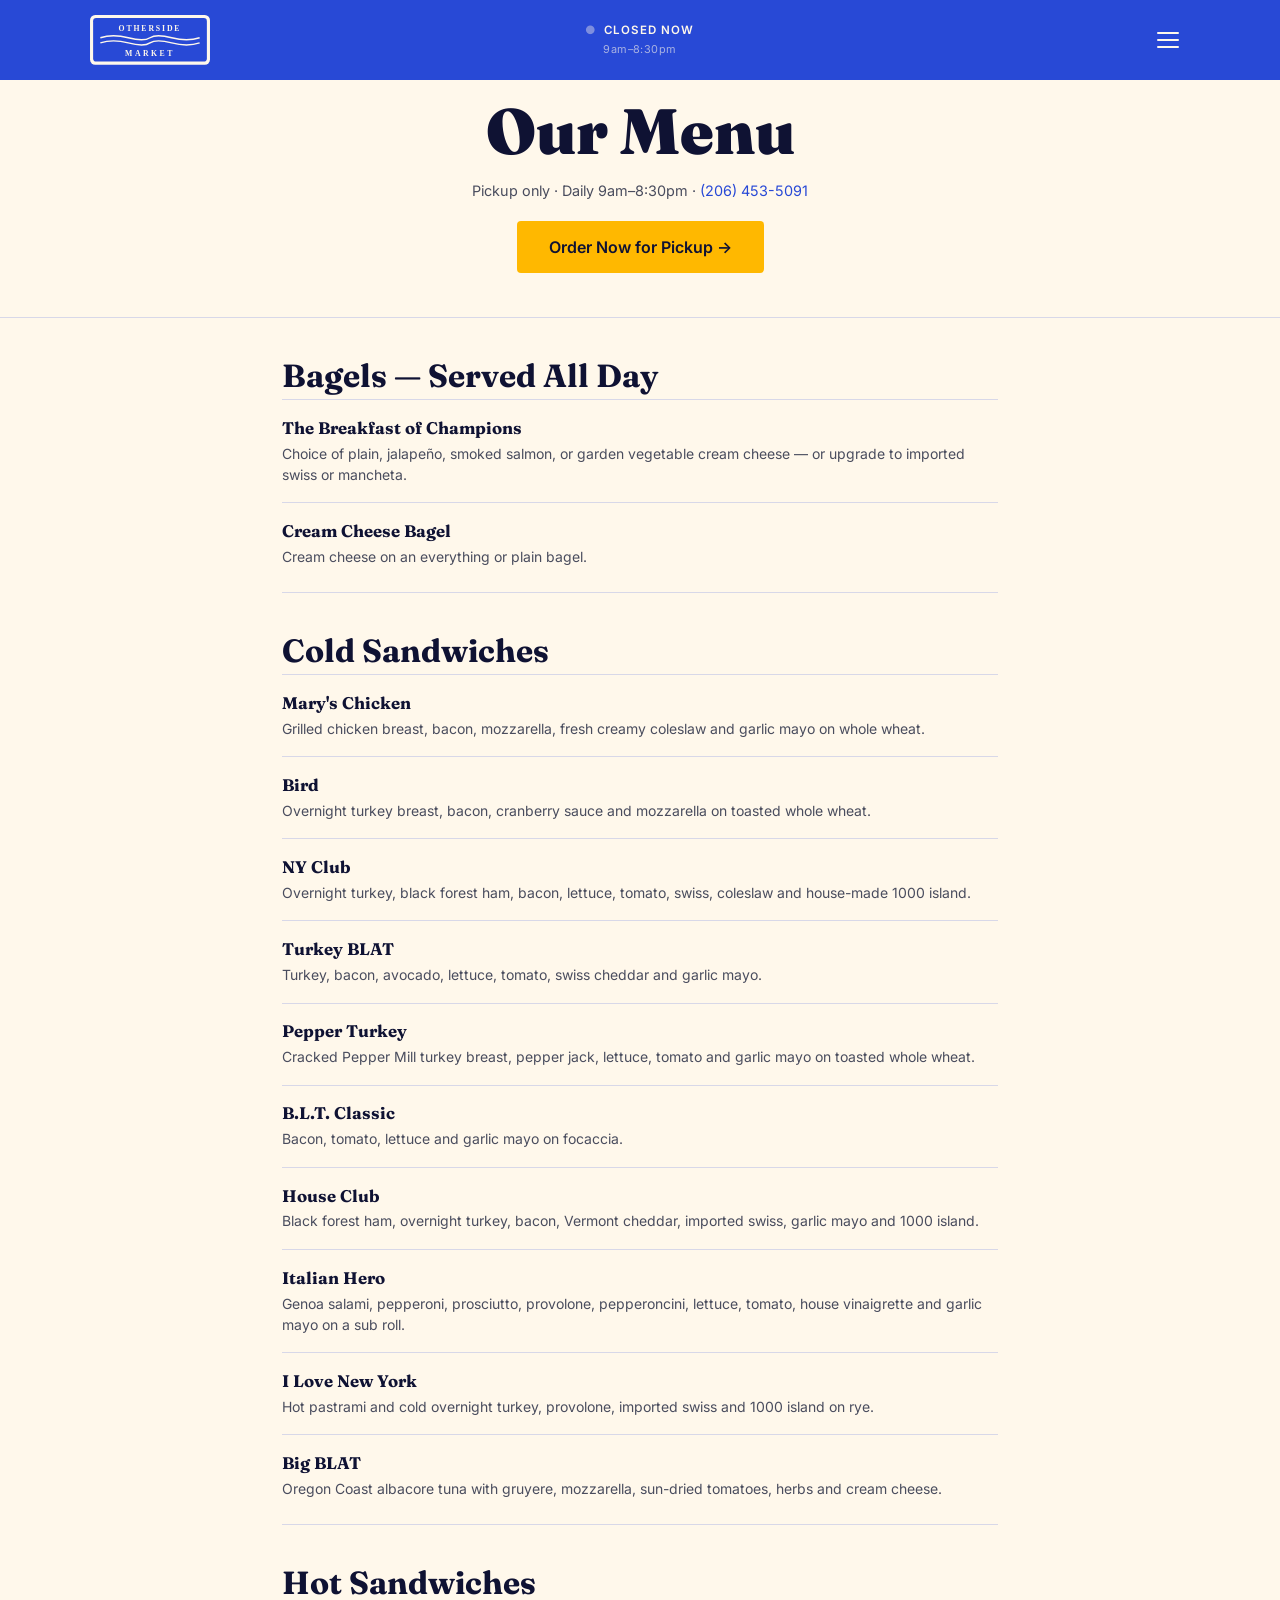
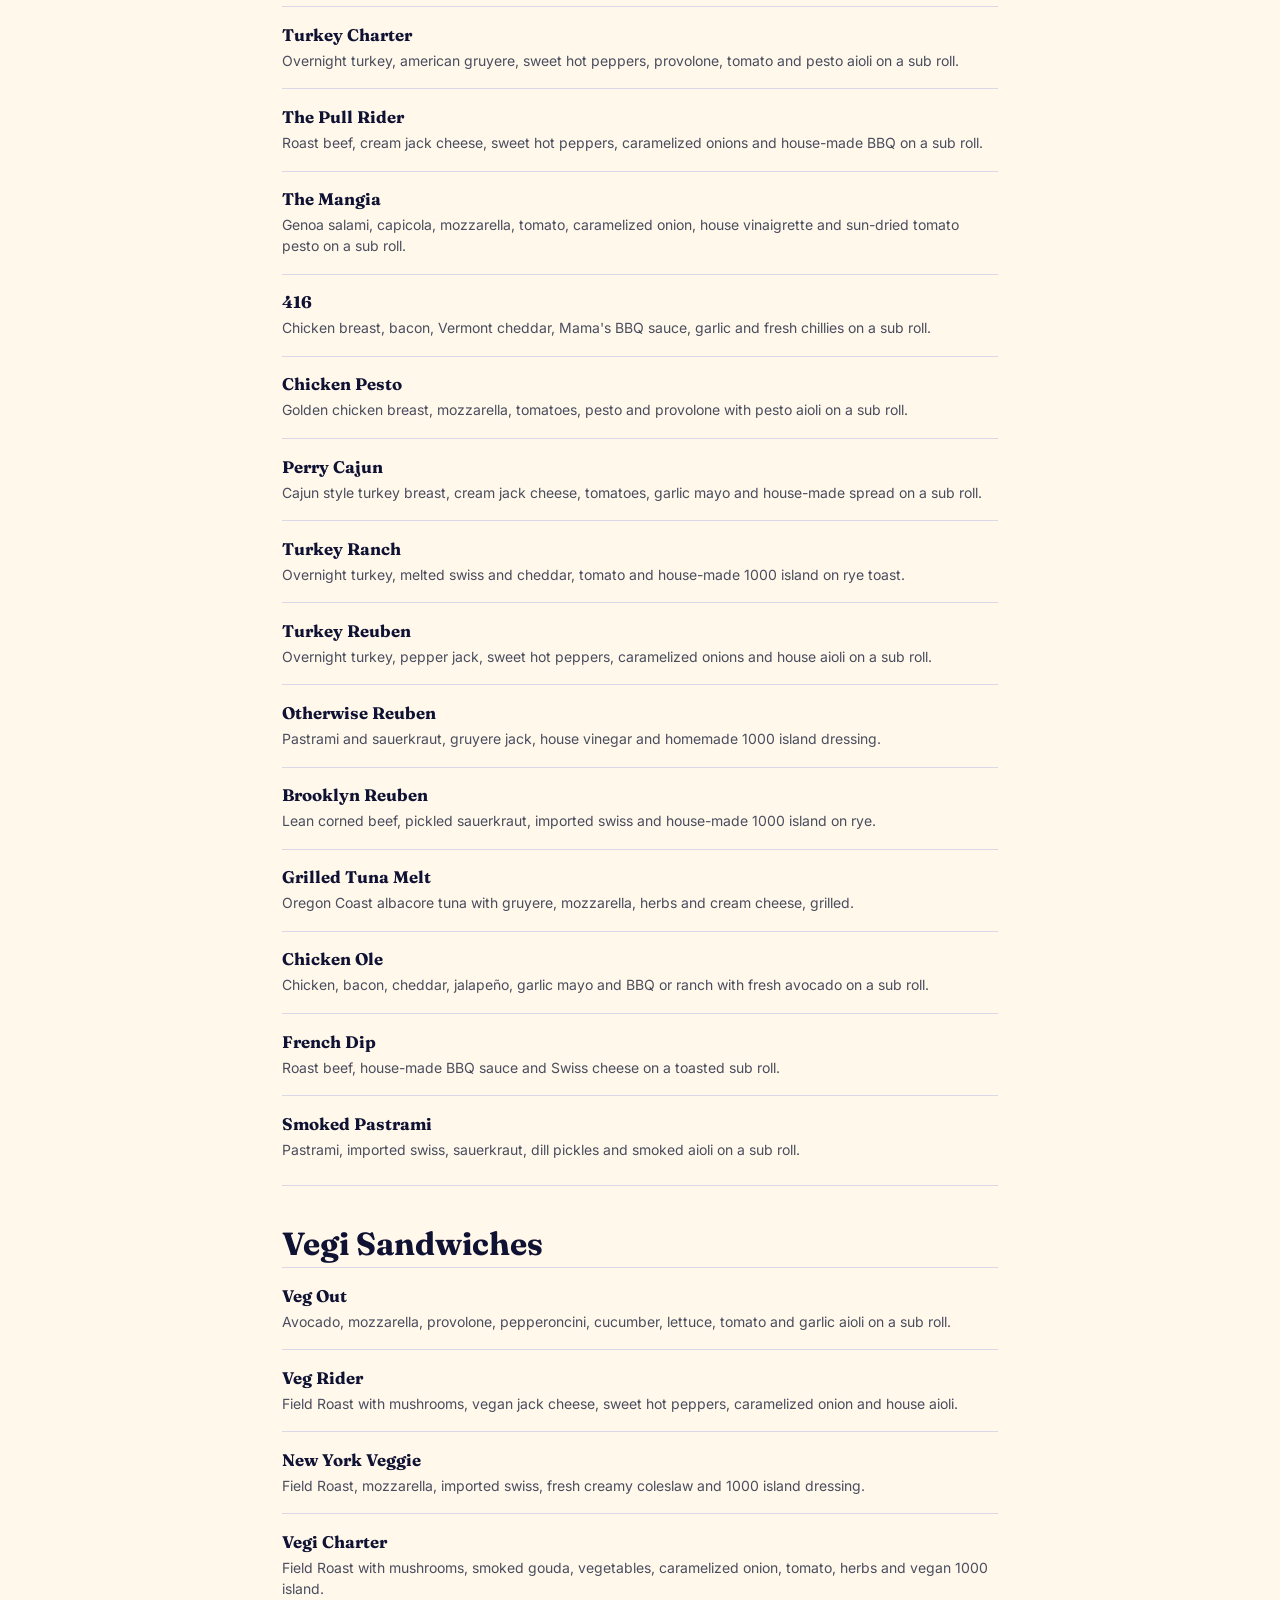
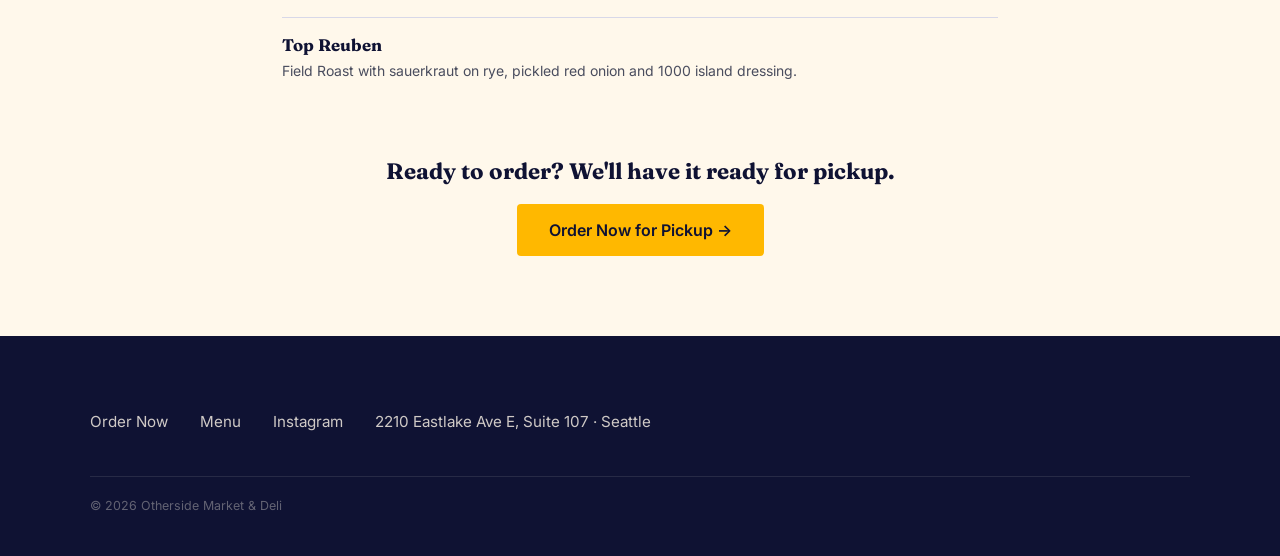
==== pages/menu.html @ d74aed76 "Initial commit" ====
<!DOCTYPE html>
<html lang="en">
<head>
  <meta charset="UTF-8" />
  <meta name="viewport" content="width=device-width, initial-scale=1.0" />

  <title>Menu — Otherside Market &amp; Deli</title>
  <meta name="description" content="Full menu for Otherside Market &amp; Deli in Eastlake, Seattle. Breakfast bagels, hot &amp; cold sandwiches, and market items. Order online for pickup." />
  <link rel="canonical" href="https://www.othersidemarketdeli.com/pages/menu.html" />

  <meta property="og:type" content="website" />
  <meta property="og:site_name" content="Otherside Market &amp; Deli" />
  <meta property="og:title" content="Menu — Otherside Market &amp; Deli" />
  <meta property="og:description" content="Full menu for Otherside Market &amp; Deli in Eastlake, Seattle." />

  <link rel="icon" type="image/png" href="../images/favicon.png" />
  <link rel="apple-touch-icon" href="../images/apple-touch-icon.png" />

  <link rel="preconnect" href="https://fonts.googleapis.com" />
  <link rel="preconnect" href="https://fonts.gstatic.com" crossorigin />
  <link href="https://fonts.googleapis.com/css2?family=Fraunces:ital,opsz,wght@0,9..144,400;0,9..144,700;0,9..144,900;1,9..144,400;1,9..144,700&family=Inter:wght@400;500;600&display=swap" rel="stylesheet" />

  <link rel="stylesheet" href="../css/styles.css" />
  <link rel="stylesheet" href="../css/menu-page.css" />
</head>
<body>

  <!-- ===== NAV ===== -->
  <header class="site-nav" role="navigation" aria-label="Main navigation">
    <div class="nav-inner">

      <a class="nav-logo" href="../index.html" aria-label="Otherside Market &amp; Deli — home">
        <svg class="logo-svg" viewBox="0 0 116 48" xmlns="http://www.w3.org/2000/svg" aria-hidden="true" focusable="false">
          <rect width="116" height="48" rx="5" fill="#fff8eb"/>
          <rect x="3" y="3" width="110" height="42" rx="3" fill="#2849d6"/>
          <text x="58" y="15" text-anchor="middle" font-family="Georgia, 'Times New Roman', serif" font-size="7.5" font-weight="700" fill="#fff8eb" letter-spacing="1.8">OTHERSIDE</text>
          <path d="M10,22 Q22,18 37,22 Q52,26 58,22 Q64,18 79,22 Q94,26 106,22" fill="none" stroke="#fff8eb" stroke-width="1.4"/>
          <path d="M10,27 Q22,23 37,27 Q52,31 58,27 Q64,23 79,27 Q94,31 106,27" fill="none" stroke="#fff8eb" stroke-width="1.4"/>
          <text x="58" y="40" text-anchor="middle" font-family="Georgia, 'Times New Roman', serif" font-size="7.5" font-weight="700" fill="#fff8eb" letter-spacing="2.4">MARKET</text>
        </svg>
      </a>

      <div class="nav-status" aria-live="polite">
        <span class="open-now">OPEN NOW</span>
        <span class="nav-hours">9am–8:30pm</span>
      </div>

      <button class="hamburger-btn" id="hamburger-btn" aria-label="Open menu" aria-expanded="false">
        <svg class="icon-menu" width="22" height="16" viewBox="0 0 22 16" fill="none" aria-hidden="true">
          <rect y="0"  width="22" height="2" rx="1" fill="#fff8eb"/>
          <rect y="7"  width="22" height="2" rx="1" fill="#fff8eb"/>
          <rect y="14" width="22" height="2" rx="1" fill="#fff8eb"/>
        </svg>
        <svg class="icon-close" width="18" height="18" viewBox="0 0 18 18" fill="none" aria-hidden="true">
          <path d="M1 1L17 17M17 1L1 17" stroke="#fff8eb" stroke-width="2" stroke-linecap="round"/>
        </svg>
      </button>

      <nav class="nav-dropdown" id="nav-dropdown" aria-label="Site navigation" aria-hidden="true">
        <a class="dropdown-order-btn" href="order.html">Order Now</a>
        <a class="dropdown-link" href="menu.html">View Menu</a>
        <a class="dropdown-link" href="https://instagram.com/othersidemarket" target="_blank" rel="noopener noreferrer">
          <svg width="36" height="36" viewBox="0 0 24 24" fill="none" xmlns="http://www.w3.org/2000/svg" aria-hidden="true">
            <rect x="2" y="2" width="20" height="20" rx="5.5" stroke="#fff8eb" stroke-width="1.5"/>
            <circle cx="12" cy="12" r="4.5" stroke="#fff8eb" stroke-width="1.5"/>
            <circle cx="17.2" cy="6.8" r="1.1" fill="#fff8eb"/>
          </svg>
          Instagram
        </a>
      </nav>

    </div>
  </header>

  <!-- ===== PAGE HEADER ===== -->
  <div class="menu-page-header">
    <div class="menu-page-header-inner">
      <span class="eyebrow">Eastlake, Seattle</span>
      <h1>Our Menu</h1>
      <p class="menu-page-subtitle">Pickup only · Daily 9am–8:30pm · <a href="tel:+12064535091">(206) 453-5091</a></p>
      <a class="btn-primary" href="order.html">Order Now for Pickup →</a>
    </div>
  </div>

  <!-- ===== MENU CONTENT ===== -->
  <main class="menu-page-main">
    <div class="menu-page-inner">

      <!-- BAGELS -->
      <section class="menu-section-block" id="breakfast" aria-labelledby="heading-breakfast">
        <h2 id="heading-breakfast" class="menu-section-heading">Bagels — Served All Day</h2>
        <div class="menu-list">

          <div class="menu-list-item">
            <div class="menu-list-body">
              <div class="menu-list-header">
                <span class="menu-list-name">The Breakfast of Champions</span>
              </div>
              <p class="menu-list-desc">Choice of plain, jalapeño, smoked salmon, or garden vegetable cream cheese — or upgrade to imported swiss or mancheta.</p>
            </div>
          </div>

          <div class="menu-list-item">
            <div class="menu-list-body">
              <div class="menu-list-header">
                <span class="menu-list-name">Cream Cheese Bagel</span>
              </div>
              <p class="menu-list-desc">Cream cheese on an everything or plain bagel.</p>
            </div>
          </div>

        </div>
      </section>

      <!-- COLD SANDWICHES -->
      <section class="menu-section-block" id="cold-sandwiches" aria-labelledby="heading-cold">
        <h2 id="heading-cold" class="menu-section-heading">Cold Sandwiches</h2>
        <div class="menu-list">

          <div class="menu-list-item">
            <div class="menu-list-body">
              <div class="menu-list-header"><span class="menu-list-name">Mary's Chicken</span></div>
              <p class="menu-list-desc">Grilled chicken breast, bacon, mozzarella, fresh creamy coleslaw and garlic mayo on whole wheat.</p>
            </div>
          </div>

          <div class="menu-list-item">
            <div class="menu-list-body">
              <div class="menu-list-header"><span class="menu-list-name">Bird</span></div>
              <p class="menu-list-desc">Overnight turkey breast, bacon, cranberry sauce and mozzarella on toasted whole wheat.</p>
            </div>
          </div>

          <div class="menu-list-item">
            <div class="menu-list-body">
              <div class="menu-list-header"><span class="menu-list-name">NY Club</span></div>
              <p class="menu-list-desc">Overnight turkey, black forest ham, bacon, lettuce, tomato, swiss, coleslaw and house-made 1000 island.</p>
            </div>
          </div>

          <div class="menu-list-item">
            <div class="menu-list-body">
              <div class="menu-list-header"><span class="menu-list-name">Turkey BLAT</span></div>
              <p class="menu-list-desc">Turkey, bacon, avocado, lettuce, tomato, swiss cheddar and garlic mayo.</p>
            </div>
          </div>

          <div class="menu-list-item">
            <div class="menu-list-body">
              <div class="menu-list-header"><span class="menu-list-name">Pepper Turkey</span></div>
              <p class="menu-list-desc">Cracked Pepper Mill turkey breast, pepper jack, lettuce, tomato and garlic mayo on toasted whole wheat.</p>
            </div>
          </div>

          <div class="menu-list-item">
            <div class="menu-list-body">
              <div class="menu-list-header"><span class="menu-list-name">B.L.T. Classic</span></div>
              <p class="menu-list-desc">Bacon, tomato, lettuce and garlic mayo on focaccia.</p>
            </div>
          </div>

          <div class="menu-list-item">
            <div class="menu-list-body">
              <div class="menu-list-header"><span class="menu-list-name">House Club</span></div>
              <p class="menu-list-desc">Black forest ham, overnight turkey, bacon, Vermont cheddar, imported swiss, garlic mayo and 1000 island.</p>
            </div>
          </div>

          <div class="menu-list-item">
            <div class="menu-list-body">
              <div class="menu-list-header"><span class="menu-list-name">Italian Hero</span></div>
              <p class="menu-list-desc">Genoa salami, pepperoni, prosciutto, provolone, pepperoncini, lettuce, tomato, house vinaigrette and garlic mayo on a sub roll.</p>
            </div>
          </div>

          <div class="menu-list-item">
            <div class="menu-list-body">
              <div class="menu-list-header"><span class="menu-list-name">I Love New York</span></div>
              <p class="menu-list-desc">Hot pastrami and cold overnight turkey, provolone, imported swiss and 1000 island on rye.</p>
            </div>
          </div>

          <div class="menu-list-item">
            <div class="menu-list-body">
              <div class="menu-list-header"><span class="menu-list-name">Big BLAT</span></div>
              <p class="menu-list-desc">Oregon Coast albacore tuna with gruyere, mozzarella, sun-dried tomatoes, herbs and cream cheese.</p>
            </div>
          </div>

        </div>
      </section>

      <!-- HOT SANDWICHES -->
      <section class="menu-section-block" id="hot-sandwiches" aria-labelledby="heading-hot">
        <h2 id="heading-hot" class="menu-section-heading">Hot Sandwiches</h2>
        <div class="menu-list">

          <div class="menu-list-item">
            <div class="menu-list-body">
              <div class="menu-list-header"><span class="menu-list-name">Turkey Charter</span></div>
              <p class="menu-list-desc">Overnight turkey, american gruyere, sweet hot peppers, provolone, tomato and pesto aioli on a sub roll.</p>
            </div>
          </div>

          <div class="menu-list-item">
            <div class="menu-list-body">
              <div class="menu-list-header"><span class="menu-list-name">The Pull Rider</span></div>
              <p class="menu-list-desc">Roast beef, cream jack cheese, sweet hot peppers, caramelized onions and house-made BBQ on a sub roll.</p>
            </div>
          </div>

          <div class="menu-list-item">
            <div class="menu-list-body">
              <div class="menu-list-header"><span class="menu-list-name">The Mangia</span></div>
              <p class="menu-list-desc">Genoa salami, capicola, mozzarella, tomato, caramelized onion, house vinaigrette and sun-dried tomato pesto on a sub roll.</p>
            </div>
          </div>

          <div class="menu-list-item">
            <div class="menu-list-body">
              <div class="menu-list-header"><span class="menu-list-name">416</span></div>
              <p class="menu-list-desc">Chicken breast, bacon, Vermont cheddar, Mama's BBQ sauce, garlic and fresh chillies on a sub roll.</p>
            </div>
          </div>

          <div class="menu-list-item">
            <div class="menu-list-body">
              <div class="menu-list-header"><span class="menu-list-name">Chicken Pesto</span></div>
              <p class="menu-list-desc">Golden chicken breast, mozzarella, tomatoes, pesto and provolone with pesto aioli on a sub roll.</p>
            </div>
          </div>

          <div class="menu-list-item">
            <div class="menu-list-body">
              <div class="menu-list-header"><span class="menu-list-name">Perry Cajun</span></div>
              <p class="menu-list-desc">Cajun style turkey breast, cream jack cheese, tomatoes, garlic mayo and house-made spread on a sub roll.</p>
            </div>
          </div>

          <div class="menu-list-item">
            <div class="menu-list-body">
              <div class="menu-list-header"><span class="menu-list-name">Turkey Ranch</span></div>
              <p class="menu-list-desc">Overnight turkey, melted swiss and cheddar, tomato and house-made 1000 island on rye toast.</p>
            </div>
          </div>

          <div class="menu-list-item">
            <div class="menu-list-body">
              <div class="menu-list-header"><span class="menu-list-name">Turkey Reuben</span></div>
              <p class="menu-list-desc">Overnight turkey, pepper jack, sweet hot peppers, caramelized onions and house aioli on a sub roll.</p>
            </div>
          </div>

          <div class="menu-list-item">
            <div class="menu-list-body">
              <div class="menu-list-header"><span class="menu-list-name">Otherwise Reuben</span></div>
              <p class="menu-list-desc">Pastrami and sauerkraut, gruyere jack, house vinegar and homemade 1000 island dressing.</p>
            </div>
          </div>

          <div class="menu-list-item">
            <div class="menu-list-body">
              <div class="menu-list-header"><span class="menu-list-name">Brooklyn Reuben</span></div>
              <p class="menu-list-desc">Lean corned beef, pickled sauerkraut, imported swiss and house-made 1000 island on rye.</p>
            </div>
          </div>

          <div class="menu-list-item">
            <div class="menu-list-body">
              <div class="menu-list-header"><span class="menu-list-name">Grilled Tuna Melt</span></div>
              <p class="menu-list-desc">Oregon Coast albacore tuna with gruyere, mozzarella, herbs and cream cheese, grilled.</p>
            </div>
          </div>

          <div class="menu-list-item">
            <div class="menu-list-body">
              <div class="menu-list-header"><span class="menu-list-name">Chicken Ole</span></div>
              <p class="menu-list-desc">Chicken, bacon, cheddar, jalapeño, garlic mayo and BBQ or ranch with fresh avocado on a sub roll.</p>
            </div>
          </div>

          <div class="menu-list-item">
            <div class="menu-list-body">
              <div class="menu-list-header"><span class="menu-list-name">French Dip</span></div>
              <p class="menu-list-desc">Roast beef, house-made BBQ sauce and Swiss cheese on a toasted sub roll.</p>
            </div>
          </div>

          <div class="menu-list-item">
            <div class="menu-list-body">
              <div class="menu-list-header"><span class="menu-list-name">Smoked Pastrami</span></div>
              <p class="menu-list-desc">Pastrami, imported swiss, sauerkraut, dill pickles and smoked aioli on a sub roll.</p>
            </div>
          </div>

        </div>
      </section>

      <!-- VEGI SANDWICHES -->
      <section class="menu-section-block" id="vegi-sandwiches" aria-labelledby="heading-vegi">
        <h2 id="heading-vegi" class="menu-section-heading">Vegi Sandwiches</h2>
        <div class="menu-list">

          <div class="menu-list-item">
            <div class="menu-list-body">
              <div class="menu-list-header"><span class="menu-list-name">Veg Out</span></div>
              <p class="menu-list-desc">Avocado, mozzarella, provolone, pepperoncini, cucumber, lettuce, tomato and garlic aioli on a sub roll.</p>
            </div>
          </div>

          <div class="menu-list-item">
            <div class="menu-list-body">
              <div class="menu-list-header"><span class="menu-list-name">Veg Rider</span></div>
              <p class="menu-list-desc">Field Roast with mushrooms, vegan jack cheese, sweet hot peppers, caramelized onion and house aioli.</p>
            </div>
          </div>

          <div class="menu-list-item">
            <div class="menu-list-body">
              <div class="menu-list-header"><span class="menu-list-name">New York Veggie</span></div>
              <p class="menu-list-desc">Field Roast, mozzarella, imported swiss, fresh creamy coleslaw and 1000 island dressing.</p>
            </div>
          </div>

          <div class="menu-list-item">
            <div class="menu-list-body">
              <div class="menu-list-header"><span class="menu-list-name">Vegi Charter</span></div>
              <p class="menu-list-desc">Field Roast with mushrooms, smoked gouda, vegetables, caramelized onion, tomato, herbs and vegan 1000 island.</p>
            </div>
          </div>

          <div class="menu-list-item">
            <div class="menu-list-body">
              <div class="menu-list-header"><span class="menu-list-name">Top Reuben</span></div>
              <p class="menu-list-desc">Field Roast with sauerkraut on rye, pickled red onion and 1000 island dressing.</p>
            </div>
          </div>

        </div>
      </section>

      <!-- ORDER CTA -->
      <div class="menu-order-cta">
        <p>Ready to order? We'll have it ready for pickup.</p>
        <a class="btn-primary" href="order.html">Order Now for Pickup →</a>
      </div>

    </div>
  </main>

  <!-- ===== FOOTER ===== -->
  <footer class="site-footer" role="contentinfo">
    <div class="footer-inner">
      <nav class="footer-links" aria-label="Footer links">
        <a href="order.html">Order Now</a>
        <a href="menu.html">Menu</a>
        <a href="https://instagram.com/othersidemarket" target="_blank" rel="noopener noreferrer">Instagram</a>
        <a href="https://maps.apple.com/?q=2210+Eastlake+Ave+E,+Suite+107,+Seattle,+WA+98102" target="_blank" rel="noopener noreferrer">2210 Eastlake Ave E, Suite 107 · Seattle</a>
      </nav>
      <div class="footer-bottom">
        <span>© 2026 Otherside Market &amp; Deli</span>
      </div>
    </div>
  </footer>

  <script src="../js/main.js"></script>
</body>
</html>
---- css/styles.css ----
/* ===========================================================
   Otherside Market & Deli — Shared Stylesheet
   Mobile-first, 390px base, scales up via min-width breakpoints
   =========================================================== */

/* ------ Brand Tokens (from brand.md) ------------------- */
:root {
  --cream:       #fff8eb;
  --ink:         #0f1233;
  --ink-soft:    #4a4d5e;
  --blue:        #2849d6;
  --blue-deep:   #1a35b8;
  --blue-light:  #c0cdff;
  --accent:      #ffb800;
  --accent-warm: #ff5a3c;
  --rule:        rgba(40, 73, 214, 0.18);

  --max-width:   1100px;
  --nav-height:  80px;
}

/* ------ Reset & Base ------------------------------------ */
*, *::before, *::after { box-sizing: border-box; margin: 0; padding: 0; }

html { scroll-behavior: smooth; }

body {
  background: var(--cream);
  color: var(--ink);
  font-family: 'Inter', sans-serif;
  font-size: 1rem;
  line-height: 1.5;
  -webkit-font-smoothing: antialiased;
  overflow-x: hidden;
}

a { color: inherit; text-decoration: none; }
img { display: block; max-width: 100%; }
button { -webkit-tap-highlight-color: transparent; cursor: pointer; font-family: inherit; border: none; }
input, select, textarea { font-size: 16px; font-family: inherit; }

section[id] { scroll-margin-top: var(--nav-height); }

/* ------ Top Bar ----------------------------------------- */
.top-bar {
  background: var(--blue);
  color: var(--cream);
  text-align: center;
  padding: 0.55rem 1rem;
  display: flex;
  flex-direction: column;
  align-items: center;
  gap: 0.1rem;
}

.top-bar .sep { margin: 0 0.5rem; opacity: 0.6; }

.top-bar-main {
  font-size: 0.78rem;
  letter-spacing: 0.08em;
  font-weight: 600;
}

.top-bar .open-now {
  font-size: inherit;
  letter-spacing: inherit;
  font-weight: inherit;
}

.top-bar-sub {
  font-size: 0.72rem;
  letter-spacing: 0.05em;
  font-weight: 400;
  opacity: 0.75;
}

.open-now::before {
  content: "●";
  color: var(--accent);
  margin-right: 0.4rem;
  animation: pulse 2s ease-in-out infinite;
}

.open-now.closed-now::before {
  color: rgba(255, 248, 235, 0.4);
  animation: none;
}

@keyframes pulse {
  0%, 100% { opacity: 1; }
  50%       { opacity: 0.4; }
}

/* ------ Site Navigation --------------------------------- */
.site-nav {
  position: fixed;
  top: 0;
  left: 0;
  right: 0;
  z-index: 100;
  background: var(--blue);
  height: var(--nav-height);
  display: flex;
  align-items: center;
  padding: 0 1.25rem;
}

.nav-inner {
  width: 100%;
  max-width: var(--max-width);
  margin: 0 auto;
  display: grid;
  grid-template-columns: 1fr auto 1fr;
  align-items: center;
}

.nav-logo { line-height: 0; }

.logo-svg { width: 120px; height: auto; display: block; }

/* Center status block */
.nav-status {
  display: flex;
  flex-direction: column;
  align-items: center;
  text-align: center;
  gap: 0.1rem;
}

.nav-status .open-now {
  font-size: 0.72rem;
  font-weight: 600;
  letter-spacing: 0.1em;
  color: var(--cream);
}

.nav-hours {
  font-size: 0.68rem;
  color: rgba(255, 248, 235, 0.6);
  letter-spacing: 0.04em;
}

.hamburger-btn {
  justify-self: end;
  background: none;
  border: none;
  padding: 0.5rem;
  min-width: 44px;
  min-height: 44px;
  display: flex;
  align-items: center;
  justify-content: center;
  cursor: pointer;
  z-index: 101;
  -webkit-tap-highlight-color: transparent;
}

.hamburger-btn .icon-close { display: none; }
.hamburger-btn.open .icon-menu  { display: none; }
.hamburger-btn.open .icon-close { display: block; }

/* Full-page dropdown — drops from below the nav bar */
.nav-dropdown {
  position: fixed;
  top: var(--nav-height); /* overridden by JS with exact nav bottom */
  left: 0;
  right: 0;
  bottom: 0;
  background: var(--blue);
  z-index: 99; /* nav stays on top at z-index 100 */
  display: flex;
  flex-direction: column;
  align-items: center;
  justify-content: center;
  gap: 2.25rem;
  clip-path: inset(0 0 100% 0);
  transition: clip-path 0.5s cubic-bezier(0.77, 0, 0.175, 1);
  pointer-events: none;
}

.nav-dropdown.open {
  clip-path: inset(0 0 0% 0);
  pointer-events: auto;
}

/* Dropdown items */
.dropdown-link {
  font-family: 'Fraunces', serif;
  font-size: clamp(2rem, 7vw, 3.5rem);
  font-weight: 700;
  color: var(--cream);
  display: flex;
  align-items: center;
  gap: 0.75rem;
  transition: opacity 0.15s;
  text-align: center;
}

.dropdown-link:hover { opacity: 0.7; }

/* Order Now button inside dropdown */
.dropdown-order-btn {
  background: var(--accent);
  color: var(--ink);
  font-family: 'Inter', sans-serif;
  font-size: clamp(1rem, 3vw, 1.25rem);
  font-weight: 600;
  padding: 0.9rem 2.5rem;
  border-radius: 4px;
  min-height: 52px;
  display: inline-flex;
  align-items: center;
  transition: background 0.15s;
  -webkit-tap-highlight-color: transparent;
}

.dropdown-order-btn:hover { background: #e6a600; }

@media (min-width: 768px) {
  .site-nav { padding: 0 2rem; }
}

/* ------ Layout Helpers ---------------------------------- */
.container {
  width: 100%;
  max-width: var(--max-width);
  margin: 0 auto;
  padding: 0 1.25rem;
}

@media (min-width: 768px) { .container { padding: 0 2rem; } }

/* ------ Typography -------------------------------------- */
h1 {
  font-family: 'Fraunces', serif;
  font-weight: 900;
  font-size: clamp(2rem, 8vw, 4rem);
  line-height: 1.1;
}

h2 {
  font-family: 'Fraunces', serif;
  font-weight: 700;
  font-size: clamp(1.5rem, 6vw, 2.75rem);
  line-height: 1.15;
}

h3 {
  font-family: 'Fraunces', serif;
  font-weight: 700;
  font-size: clamp(1.1rem, 4vw, 1.5rem);
  line-height: 1.2;
}

.eyebrow {
  display: block;
  font-family: 'Inter', sans-serif;
  font-size: 0.75rem;
  font-weight: 500;
  letter-spacing: 0.12em;
  text-transform: uppercase;
  color: var(--blue);
  margin-bottom: 0.6rem;
}

/* ------ Shared Buttons ---------------------------------- */
.btn-primary {
  background: var(--accent);
  color: var(--ink);
  padding: 0.85rem 2rem;
  border-radius: 4px;
  font-size: 1rem;
  font-weight: 600;
  font-family: 'Inter', sans-serif;
  border: none;
  display: inline-flex;
  align-items: center;
  gap: 0.3rem;
  min-height: 52px;
  transition: background 0.15s;
  -webkit-tap-highlight-color: transparent;
}

.btn-primary:hover { background: #e6a600; }

.btn-ghost {
  background: transparent;
  color: var(--cream);
  padding: 0.85rem 2rem;
  border-radius: 4px;
  border: 2px solid rgba(255, 248, 235, 0.75);
  font-size: 1rem;
  font-weight: 600;
  font-family: 'Inter', sans-serif;
  display: inline-flex;
  align-items: center;
  min-height: 52px;
  transition: background 0.15s, border-color 0.15s;
  -webkit-tap-highlight-color: transparent;
}

.btn-ghost:hover { background: rgba(255, 248, 235, 0.15); border-color: var(--cream); }

/* ===========================================================
   HOMEPAGE — index.html
   =========================================================== */

/* ------ Hero -------------------------------------------- */
.hero {
  padding-top: var(--nav-height); /* push hero content below fixed nav */
  padding-bottom: 0;
  min-height: 100vh;   /* first viewport only — sections scroll over the fixed video below */
  position: relative;
  z-index: 1;
}

/* Fixed video — stays in place while all page sections scroll over it.
   z-index: 0 sits above the body canvas but below the hero (z-index: 1)
   and all content sections (z-index: 1, later in DOM order). */
.hero-video-bg {
  position: fixed;
  top: var(--nav-height);
  left: 0;
  width: 100vw;
  height: calc(100vh - var(--nav-height));
  z-index: 0;
  background: #0f1233; /* navy fallback while video loads */
  will-change: transform;
}

.hero-video {
  width: 100%;
  height: 100%;
  object-fit: cover;
  display: block;
}

.hero-image-full {
  position: relative;
  width: 100%;
  height: 100vw;
  min-height: 420px;
  max-height: 820px;
  overflow: hidden;
  background: transparent; /* let fixed video show through */
}

/* Placeholder image hidden — video is the hero background now */
.hero-image-full img {
  display: none;
}


.hero-overlay {
  position: absolute;
  inset: 0;
  z-index: 2;
  display: flex;
  flex-direction: column;
  align-items: center;
  padding: 7rem 1.25rem 3rem;
  text-align: center;
  color: var(--cream);
}

.hero-overlay h1 {
  color: var(--cream);
  font-size: clamp(2.75rem, 11vw, 6rem);
  text-shadow: 0 2px 20px rgba(15, 18, 51, 0.4);
}

.hero-actions {
  display: flex;
  flex-direction: column;
  align-items: center;
  gap: 0.75rem;
  margin-top: auto;
}

.hero-caption {
  text-align: left;
  padding: 1.5rem 1.25rem;
  font-size: 1rem;
  color: var(--ink-soft);
  line-height: 1.65;
  display: flex;
  flex-direction: column;
  gap: 0.6rem;
  background: var(--cream);
  position: relative;
  z-index: 1;
}

.hero-caption p {
  max-width: 640px; /* constrain text width, not the background */
}

@media (min-width: 768px) {
  .hero-overlay { padding: 3.5rem 2rem 4rem; }
  .hero-caption  { padding: 2rem 2rem; font-size: 1.05rem; }
}

/* ------ Wave Section Dividers --------------------------- */
.wave-divider {
  display: block;
  width: 100%;
  line-height: 0;
  overflow: hidden;
  position: relative;
  z-index: 1; /* slides over the fixed video as user scrolls */
}

.wave-divider svg { display: block; width: 100%; }

.wave-to-yellow    { background: var(--accent); }
.wave-to-cream     { background: var(--cream); }
.wave-to-dark      { background: var(--ink); }
.wave-hero-to-cream { background: transparent; } /* video shows above, cream SVG path below */

/* ------ Menu Highlights --------------------------------- */
.menu-highlights {
  padding: 3rem 1.25rem;
  background: var(--accent);
  position: relative;
  z-index: 1;
}

.menu-highlights h2 { margin-bottom: 1.75rem; }

.highlights-grid {
  display: grid;
  grid-template-columns: 1fr;
  gap: 1rem;
}

@media (min-width: 640px) {
  .highlights-grid { grid-template-columns: repeat(2, 1fr); }
}

@media (min-width: 1024px) {
  .highlights-grid { grid-template-columns: repeat(3, 1fr); }
}

@media (min-width: 768px) {
  .menu-highlights { padding: 5rem 2rem; }
}

.highlight-card {
  background: white;
  border: 1px solid var(--rule);
  border-radius: 4px;
  overflow: hidden;
  transition: box-shadow 0.2s, transform 0.2s;
}

.highlight-card:hover {
  box-shadow: 0 6px 20px rgba(40, 73, 214, 0.1);
  transform: translateY(-2px);
}

.highlight-card-img {
  width: 100%;
  height: 180px;
  background: #e5e7eb;
  overflow: hidden;
}

.highlight-card-img img { width: 100%; height: 100%; object-fit: cover; }

.highlight-card-body { padding: 1.1rem 1.1rem 1.25rem; }

.highlight-card-body h3 {
  font-size: 1.05rem;
  margin-bottom: 0.4rem;
}

.card-tagline {
  font-size: 0.85rem;
  color: var(--ink-soft);
  line-height: 1.45;
  margin-bottom: 0.35rem;
  font-style: italic;
}

.card-ingredients-text {
  font-size: 0.82rem;
  color: var(--ink-soft);
  line-height: 1.4;
}

/* "See full menu" button sits on yellow — use blue */
.highlights-cta .btn-primary {
  background: var(--blue);
  color: var(--cream);
}
.highlights-cta .btn-primary:hover { background: var(--blue-deep); }

.highlights-cta {
  margin-top: 2rem;
  text-align: center;
}

/* ------ Visit Section ----------------------------------- */
.visit-section {
  padding: 3rem 1.25rem;
  position: relative;
  z-index: 1;
  background: var(--cream); /* explicit — inherited cream won't cover the fixed video */
}

.visit-section h2 { margin-bottom: 1.75rem; }

@media (min-width: 768px) {
  .visit-section { padding: 5rem 2rem; }
}

.visit-info {
  display: flex;
  flex-direction: column;
  gap: 1.5rem;
  max-width: var(--max-width);
  margin: 0 auto;
}

@media (min-width: 768px) {
  .visit-info { flex-direction: row; flex-wrap: wrap; gap: 2rem 4rem; }
}

.visit-detail { display: flex; flex-direction: column; gap: 0.2rem; }

.visit-label {
  font-size: 0.72rem;
  font-weight: 500;
  letter-spacing: 0.1em;
  text-transform: uppercase;
  color: var(--ink-soft);
}

.visit-value { font-size: 0.95rem; line-height: 1.5; }

.visit-value a { color: var(--blue); }
.visit-value a:hover { text-decoration: underline; }

.visit-map-block {
  display: flex;
  flex-direction: column;
  gap: 0.75rem;
}

.visit-map-placeholder {
  width: 100%;
  aspect-ratio: 4 / 3;
  background: var(--blue-light);
  border-radius: 4px;
  display: flex;
  align-items: center;
  justify-content: center;
  font-size: 0.85rem;
  color: var(--ink-soft);
  border: 1px solid var(--rule);
}

.map-link {
  display: inline-flex;
  align-items: center;
  gap: 0.3rem;
  color: var(--blue);
  font-size: 0.9rem;
  font-weight: 500;
  min-height: 44px;
}

.map-link:hover { text-decoration: underline; }

/* ------ Footer ------------------------------------------ */
.site-footer {
  background: var(--ink);
  color: var(--cream);
  padding: 3rem 1.25rem 2rem;
  position: relative;
  z-index: 1;
}

@media (min-width: 768px) {
  .site-footer { padding: 4rem 2rem 2.5rem; }
}

.footer-inner {
  max-width: var(--max-width);
  margin: 0 auto;
}

.footer-links {
  display: flex;
  flex-wrap: wrap;
  gap: 0.5rem 2rem;
  margin-bottom: 2rem;
}

.footer-links a {
  font-size: 0.95rem;
  color: rgba(255, 248, 235, 0.8);
  transition: color 0.15s;
  min-height: 44px;
  display: inline-flex;
  align-items: center;
}

.footer-links a:hover { color: var(--cream); }

.footer-bottom {
  font-size: 0.78rem;
  color: rgba(255, 248, 235, 0.35);
  padding-top: 1.25rem;
  border-top: 1px solid rgba(255, 248, 235, 0.1);
}

/* ------ Scroll Reveal ----------------------------------- */
.reveal {
  opacity: 0;
  transform: translateY(24px);
  transition: opacity 0.55s ease, transform 0.55s ease;
}

.reveal.visible {
  opacity: 1;
  transform: none;
}

/* ===========================================================
   ORDER PAGE — pages/order.html
   =========================================================== */

/* ------ Category Tabs ----------------------------------- */
.category-tabs-wrap {
  position: sticky;
  top: var(--nav-height);
  z-index: 90;
  background: var(--cream);
  border-bottom: 1px solid var(--rule);
}

.category-tabs {
  display: flex;
  overflow-x: auto;
  -webkit-overflow-scrolling: touch;
  scrollbar-width: none;
  max-width: var(--max-width);
  margin: 0 auto;
  padding: 0 1.25rem;
}

.category-tabs::-webkit-scrollbar { display: none; }

.tab-btn {
  flex-shrink: 0;
  height: 48px;
  padding: 0 1.25rem;
  background: transparent;
  border: none;
  border-bottom: 2px solid transparent;
  font-family: 'Inter', sans-serif;
  font-size: 0.9rem;
  font-weight: 500;
  color: var(--ink-soft);
  cursor: pointer;
  white-space: nowrap;
  transition: color 0.15s, border-color 0.15s;
}

.tab-btn.active  { color: var(--blue); border-bottom-color: var(--blue); }
.tab-btn:hover:not(.active) { color: var(--ink); }

@media (min-width: 768px) {
  .category-tabs { padding: 0 2rem; }
}

/* ------ Menu Screen ------------------------------------- */
.menu-screen-inner {
  max-width: var(--max-width);
  margin: 0 auto;
  padding: 1.5rem 1.25rem 9rem;
}

@media (min-width: 768px) {
  .menu-screen-inner { padding: 2rem 2rem 9rem; }
}

.menu-category { display: none; }
.menu-category.active { display: block; }

.menu-category-title {
  font-family: 'Fraunces', serif;
  font-weight: 700;
  font-size: 1.4rem;
  margin-bottom: 1.25rem;
  padding-bottom: 0.6rem;
  border-bottom: 1px solid var(--rule);
}

.menu-grid {
  display: grid;
  grid-template-columns: 1fr;
  gap: 1rem;
}

@media (min-width: 640px) {
  .menu-grid { grid-template-columns: repeat(2, 1fr); }
}

/* ------ Menu Item Card ---------------------------------- */
.menu-item-card {
  background: white;
  border: 1px solid var(--rule);
  border-radius: 4px;
  overflow: hidden;
  display: flex;
  flex-direction: column;
  transition: box-shadow 0.2s;
}

.menu-item-card:hover {
  box-shadow: 0 4px 16px rgba(40, 73, 214, 0.08);
}

.menu-item-img {
  width: 100%;
  height: 160px;
  background: #e5e7eb;
  overflow: hidden;
  flex-shrink: 0;
}

.menu-item-img img { width: 100%; height: 100%; object-fit: cover; }

.menu-item-body {
  padding: 1rem;
  display: flex;
  flex-direction: column;
  flex: 1;
}

.menu-item-header {
  display: flex;
  justify-content: space-between;
  align-items: baseline;
  gap: 0.5rem;
  margin-bottom: 0.35rem;
}

.menu-item-name {
  font-family: 'Fraunces', serif;
  font-weight: 700;
  font-size: 1.05rem;
  line-height: 1.2;
}

.menu-item-price {
  font-family: 'Inter', sans-serif;
  font-size: 0.875rem;
  font-weight: 600;
  color: var(--blue);
  white-space: nowrap;
}

.menu-item-desc {
  font-size: 0.85rem;
  color: var(--ink-soft);
  line-height: 1.45;
  margin-bottom: 0.85rem;
  flex: 1;
  display: -webkit-box;
  -webkit-line-clamp: 2;
  -webkit-box-orient: vertical;
  overflow: hidden;
}

.add-to-cart-btn {
  width: 100%;
  height: 52px;
  background: var(--accent);
  color: var(--ink);
  font-family: 'Inter', sans-serif;
  font-size: 0.9rem;
  font-weight: 600;
  border: none;
  border-radius: 4px;
  cursor: pointer;
  transition: background 0.15s, color 0.15s;
  -webkit-tap-highlight-color: transparent;
  margin-top: auto;
}

.add-to-cart-btn:hover  { background: #e6a600; }

.add-to-cart-btn.in-cart {
  background: var(--blue);
  color: var(--cream);
  padding: 0;
  display: grid;
  grid-template-columns: 52px 1fr 52px;
}

.btn-qty-dec,
.btn-qty-inc {
  height: 52px;
  display: flex;
  align-items: center;
  justify-content: center;
  font-size: 1.25rem;
  cursor: pointer;
}

.btn-qty-num {
  display: flex;
  align-items: center;
  justify-content: center;
  font-size: 1rem;
  font-weight: 700;
}

.add-to-cart-btn.sold-out {
  background: #e5e7eb;
  color: var(--ink-soft);
  cursor: not-allowed;
}

/* ------ Cart Toast (pill, slides up on add-to-cart) ----- */
.cart-toast {
  position: fixed;
  bottom: calc(1.25rem + env(safe-area-inset-bottom));
  left: 50%;
  transform: translateX(-50%) translateY(calc(100% + 2rem));
  z-index: 200;
  background: var(--blue);
  border-radius: 100px;
  padding: 0.6rem 0.6rem 0.6rem 1.5rem;
  display: flex;
  align-items: center;
  justify-content: space-between;
  gap: 1rem;
  min-width: min(320px, 88vw);
  box-shadow: 0 8px 28px rgba(15, 18, 51, 0.28);
  transition: transform 0.4s cubic-bezier(0.34, 1.56, 0.64, 1);
  white-space: nowrap;
  pointer-events: none;
}

.cart-toast.visible {
  transform: translateX(-50%) translateY(0);
  pointer-events: auto;
}

.cart-toast-label {
  font-size: 0.88rem;
  font-weight: 500;
  color: rgba(255, 248, 235, 0.9);
}

.cart-toast-btn {
  background: var(--accent);
  color: var(--ink);
  font-family: 'Inter', sans-serif;
  font-size: 0.82rem;
  font-weight: 600;
  border: none;
  border-radius: 100px;
  height: 36px;
  padding: 0 1rem;
  cursor: pointer;
  transition: background 0.15s;
  -webkit-tap-highlight-color: transparent;
}

.cart-toast-btn:hover { background: #e6a600; }

/* ------ Cart Drawer ------------------------------------ */
/* Hidden by default — JS controls clip-path + display     */
.cart-drawer {
  position: fixed;
  inset: 0;
  z-index: 300;
  background: var(--blue);
  display: none;
  flex-direction: column;
  overflow: hidden;
}

/* Cart content fades in after expansion */
.cart-drawer-content {
  display: flex;
  flex-direction: column;
  flex: 1;
  min-height: 0;
  opacity: 0;
  transition: opacity 0.2s;
}

.cart-drawer-content.visible { opacity: 1; }

.cart-drawer-header {
  display: flex;
  align-items: center;
  gap: 0.75rem;
  padding: 1.25rem 1.25rem 1rem;
  border-bottom: 1px solid rgba(255, 248, 235, 0.15);
  flex-shrink: 0;
}

.cart-drawer-close {
  background: none;
  border: none;
  padding: 0.25rem;
  min-width: 44px;
  min-height: 44px;
  display: flex;
  align-items: center;
  justify-content: center;
  cursor: pointer;
  border-radius: 4px;
  -webkit-tap-highlight-color: transparent;
  transition: background 0.15s;
}

.cart-drawer-close:hover { background: rgba(255, 248, 235, 0.1); }

.cart-drawer-title {
  font-family: 'Fraunces', serif;
  font-weight: 700;
  font-size: 1.4rem;
  color: var(--cream);
}

.cart-drawer-items {
  flex: 1;
  overflow-y: auto;
  -webkit-overflow-scrolling: touch;
  background: white;
  padding: 0 1.25rem;
}

/* Drawer item row */
.drawer-item {
  display: flex;
  align-items: center;
  gap: 1rem;
  padding: 1rem 0;
  border-bottom: 1px solid var(--rule);
}

.drawer-item-name {
  flex: 1;
  font-size: 0.95rem;
  font-weight: 600;
  color: var(--ink);
  min-width: 0;
}

/* Qty buttons on white background */
.cart-drawer .qty-btn {
  border-color: var(--rule);
  background: var(--cream);
  color: var(--ink);
}

.cart-drawer .qty-btn:hover { background: #ede8dc; }

.cart-drawer .qty-display { color: var(--ink); }

.cart-empty-msg { color: var(--ink-soft); padding: 2rem 0; }

.cart-drawer-footer {
  flex-shrink: 0;
  padding: 1.25rem;
  padding-bottom: calc(1.25rem + env(safe-area-inset-bottom));
  border-top: 1px solid rgba(255, 248, 235, 0.15);
}

.cart-drawer-subtotal-row {
  display: flex;
  justify-content: space-between;
  align-items: baseline;
  margin-bottom: 1rem;
}

.cart-drawer-subtotal-row .cart-subtotal-label { color: rgba(255, 248, 235, 0.7); }
.cart-drawer-subtotal-row .cart-subtotal-amount { color: var(--cream); }

/* Checkout button on blue bg — use accent yellow */
.cart-drawer .btn-checkout {
  background: var(--accent);
  color: var(--ink);
}

.cart-drawer .btn-checkout:hover { background: #e6a600; }


/* ------ Screen Management ------------------------------- */
.order-screen { display: none; }
.order-screen.active { display: block; }

/* ------ Cart Screen ------------------------------------- */
.cart-screen-inner {
  max-width: 640px;
  margin: 0 auto;
  padding: 1.5rem 1.25rem 9rem;
}

@media (min-width: 768px) { .cart-screen-inner { padding: 2rem 2rem 9rem; } }

.cart-screen-title {
  font-family: 'Fraunces', serif;
  font-weight: 700;
  font-size: 1.75rem;
  margin-bottom: 1.25rem;
}

.btn-back {
  background: none;
  border: none;
  color: var(--blue);
  font-family: 'Inter', sans-serif;
  font-size: 0.9rem;
  font-weight: 500;
  cursor: pointer;
  padding: 0;
  margin-bottom: 1.25rem;
  display: inline-flex;
  align-items: center;
  gap: 0.3rem;
  min-height: 44px;
  -webkit-tap-highlight-color: transparent;
}

.btn-back:hover { text-decoration: underline; }

.cart-items { display: flex; flex-direction: column; }

.cart-item {
  display: flex;
  align-items: center;
  gap: 0.75rem;
  padding: 0.85rem 0;
  border-bottom: 1px solid var(--rule);
}

.cart-item-name {
  font-size: 0.95rem;
  font-weight: 600;
  flex: 1;
  min-width: 0;
}

.qty-controls {
  display: flex;
  align-items: center;
  gap: 0;
  flex-shrink: 0;
}

.qty-btn {
  width: 44px;
  height: 44px;
  border: 1px solid var(--rule);
  background: white;
  cursor: pointer;
  font-size: 1.1rem;
  display: flex;
  align-items: center;
  justify-content: center;
  border-radius: 4px;
  font-family: 'Inter', sans-serif;
  -webkit-tap-highlight-color: transparent;
  transition: background 0.1s;
  flex-shrink: 0;
}

.qty-btn:hover { background: var(--cream); }

.qty-display {
  width: 36px;
  text-align: center;
  font-weight: 600;
  font-size: 0.9rem;
}

.cart-item-price {
  font-size: 0.9rem;
  font-weight: 600;
  color: var(--blue);
  min-width: 52px;
  text-align: right;
  flex-shrink: 0;
}

.remove-btn {
  background: none;
  border: none;
  color: var(--ink-soft);
  font-size: 1.2rem;
  cursor: pointer;
  padding: 0;
  width: 44px;
  height: 44px;
  display: flex;
  align-items: center;
  justify-content: center;
  border-radius: 4px;
  -webkit-tap-highlight-color: transparent;
  transition: color 0.15s;
  flex-shrink: 0;
}

.remove-btn:hover { color: var(--accent-warm); }

.cart-empty-msg {
  padding: 2rem 0;
  color: var(--ink-soft);
  font-size: 0.95rem;
}

.cart-footer { padding-top: 1.25rem; }

.cart-subtotal-row {
  display: flex;
  justify-content: space-between;
  align-items: baseline;
  margin-bottom: 1.25rem;
}

.cart-subtotal-label {
  font-family: 'Fraunces', serif;
  font-weight: 700;
  font-size: 1.1rem;
}

.cart-subtotal-amount {
  font-family: 'Fraunces', serif;
  font-weight: 700;
  font-size: 1.25rem;
}

.btn-checkout {
  display: flex;
  align-items: center;
  justify-content: center;
  width: 100%;
  height: 56px;
  background: var(--blue);
  color: var(--cream);
  font-family: 'Inter', sans-serif;
  font-size: 1rem;
  font-weight: 600;
  border: none;
  border-radius: 4px;
  cursor: pointer;
  transition: background 0.15s;
  -webkit-tap-highlight-color: transparent;
}

.btn-checkout:hover { background: var(--blue-deep); }

/* ------ Checkout Form ----------------------------------- */
.checkout-screen-inner {
  max-width: 480px;
  margin: 0 auto;
  padding: 1.5rem 1.25rem 9rem;
}

@media (min-width: 768px) { .checkout-screen-inner { padding: 2rem 2rem 9rem; } }

.checkout-title {
  font-family: 'Fraunces', serif;
  font-weight: 700;
  font-size: 1.75rem;
  margin-bottom: 0.4rem;
}

.checkout-subtitle {
  font-size: 0.9rem;
  color: var(--ink-soft);
  margin-bottom: 2rem;
}

.form-stack { display: flex; flex-direction: column; gap: 1.1rem; }

.form-field { display: flex; flex-direction: column; gap: 0.4rem; }

.form-field label {
  font-size: 0.875rem;
  font-weight: 500;
  color: var(--ink);
}

input[type="text"],
input[type="tel"],
input[type="time"],
textarea {
  width: 100%;
  padding: 0.85rem 1rem;
  font-size: 16px;
  border: 1.5px solid var(--rule);
  border-radius: 4px;
  background: white;
  color: var(--ink);
  font-family: 'Inter', sans-serif;
  transition: border-color 0.15s;
  min-height: 48px;
}

input:focus, textarea:focus {
  outline: none;
  border-color: var(--blue);
}

textarea { resize: vertical; min-height: 88px; }

.btn-place-order {
  display: flex;
  align-items: center;
  justify-content: center;
  gap: 0.5rem;
  width: 100%;
  height: 56px;
  background: var(--blue);
  color: var(--cream);
  font-family: 'Inter', sans-serif;
  font-size: 1rem;
  font-weight: 600;
  border: none;
  border-radius: 4px;
  cursor: pointer;
  margin-top: 1.75rem;
  transition: background 0.15s;
  -webkit-tap-highlight-color: transparent;
}

.btn-place-order:hover    { background: var(--blue-deep); }
.btn-place-order:disabled { opacity: 0.7; cursor: not-allowed; }

.spinner {
  width: 16px;
  height: 16px;
  border: 2px solid rgba(255, 248, 235, 0.35);
  border-top-color: var(--cream);
  border-radius: 50%;
  animation: spin 0.7s linear infinite;
  display: none;
}

@keyframes spin { to { transform: rotate(360deg); } }

/* ------ Confirmation Screen ----------------------------- */
.confirm-screen-inner {
  display: flex;
  flex-direction: column;
  align-items: center;
  justify-content: center;
  text-align: center;
  padding: 4rem 1.25rem 2rem;
  min-height: 60vh;
}

.confirm-check { margin-bottom: 1.5rem; }

.confirm-check svg { width: 80px; height: 80px; }

.checkmark-circle {
  stroke: var(--blue);
  stroke-width: 2;
  fill: none;
  stroke-dasharray: 166;
  stroke-dashoffset: 166;
  animation: draw 0.8s ease-in-out forwards;
}

.checkmark-path {
  stroke: var(--blue);
  stroke-width: 3;
  stroke-linecap: round;
  stroke-linejoin: round;
  fill: none;
  stroke-dasharray: 48;
  stroke-dashoffset: 48;
  animation: draw 0.5s 0.75s ease-in-out forwards;
}

@keyframes draw { to { stroke-dashoffset: 0; } }

.confirm-headline {
  font-family: 'Fraunces', serif;
  font-weight: 900;
  font-size: clamp(2rem, 8vw, 3rem);
  margin-bottom: 0.6rem;
}

.confirm-subhead {
  font-size: 1rem;
  color: var(--ink-soft);
  margin-bottom: 0.4rem;
}

.confirm-body {
  font-size: 0.9rem;
  color: var(--ink-soft);
  max-width: 340px;
  margin: 0 auto 2.5rem;
  line-height: 1.6;
}

.btn-outline {
  display: inline-flex;
  align-items: center;
  height: 48px;
  padding: 0 1.75rem;
  border: 2px solid var(--blue);
  border-radius: 4px;
  color: var(--blue);
  background: transparent;
  font-family: 'Inter', sans-serif;
  font-size: 0.9rem;
  font-weight: 600;
  cursor: pointer;
  transition: background 0.15s, color 0.15s;
  -webkit-tap-highlight-color: transparent;
}

.btn-outline:hover { background: var(--blue); color: var(--cream); }
---- css/menu-page.css ----
/* ===========================================================
   Menu page — pages/menu.html
   Browsing-only layout, no cart
   =========================================================== */

/* ------ Page Header ------------------------------------- */
.menu-page-header {
  background: var(--cream);
  border-bottom: 1px solid var(--rule);
  padding: 2.5rem 1.25rem 2rem;
  text-align: center;
}

.menu-page-header-inner {
  max-width: var(--max-width);
  margin: 0 auto;
  display: flex;
  flex-direction: column;
  align-items: center;
  gap: 0.75rem;
}

.menu-page-header h1 { margin-bottom: 0.1rem; }

.menu-page-subtitle {
  font-size: 0.9rem;
  color: var(--ink-soft);
  margin-bottom: 0.5rem;
}

.menu-page-subtitle a { color: var(--blue); }
.menu-page-subtitle a:hover { text-decoration: underline; }

@media (min-width: 768px) {
  .menu-page-header { padding: 3.5rem 2rem 2.75rem; }
}

/* ------ Main Content ------------------------------------ */
.menu-page-main {
  padding-bottom: 4rem;
}

.menu-page-inner {
  max-width: 780px;
  margin: 0 auto;
  padding: 0 1.25rem;
}

@media (min-width: 768px) {
  .menu-page-inner { padding: 0 2rem; }
}

/* ------ Section Blocks ---------------------------------- */
.menu-section-block {
  padding-top: 2.5rem;
  border-bottom: 1px solid var(--rule);
  padding-bottom: 0.5rem;
  margin-bottom: 0;
}

.menu-section-block:last-of-type { border-bottom: none; }

.menu-section-heading {
  font-family: 'Fraunces', serif;
  font-weight: 700;
  font-size: clamp(1.4rem, 4vw, 2rem);
  margin-bottom: 0.25rem;
}

.menu-section-note {
  font-size: 0.82rem;
  color: var(--ink-soft);
  margin-bottom: 1.25rem;
  font-style: italic;
}

/* ------ Menu List --------------------------------------- */
.menu-list {
  display: flex;
  flex-direction: column;
}

.menu-list-item {
  display: flex;
  gap: 1rem;
  padding: 1.1rem 0;
  border-top: 1px solid var(--rule);
  align-items: flex-start;
}

.menu-list-img {
  width: 80px;
  height: 80px;
  flex-shrink: 0;
  border-radius: 4px;
  overflow: hidden;
  background: #e5e7eb;
}

.menu-list-img img {
  width: 100%;
  height: 100%;
  object-fit: cover;
}

@media (min-width: 640px) {
  .menu-list-img { width: 100px; height: 100px; }
}

.menu-list-body { flex: 1; min-width: 0; }

.menu-list-header {
  display: flex;
  justify-content: space-between;
  align-items: baseline;
  gap: 0.75rem;
  margin-bottom: 0.3rem;
}

.menu-list-name {
  font-family: 'Fraunces', serif;
  font-weight: 700;
  font-size: 1.05rem;
  line-height: 1.2;
}

.menu-list-price {
  font-family: 'Inter', sans-serif;
  font-size: 0.9rem;
  font-weight: 600;
  color: var(--blue);
  white-space: nowrap;
  flex-shrink: 0;
}

.menu-list-desc {
  font-size: 0.875rem;
  color: var(--ink-soft);
  line-height: 1.5;
}

/* ------ Bottom Order CTA -------------------------------- */
.menu-order-cta {
  text-align: center;
  padding: 3rem 0 1rem;
  display: flex;
  flex-direction: column;
  align-items: center;
  gap: 1rem;
}

.menu-order-cta p {
  font-family: 'Fraunces', serif;
  font-weight: 700;
  font-size: 1.4rem;
  color: var(--ink);
}
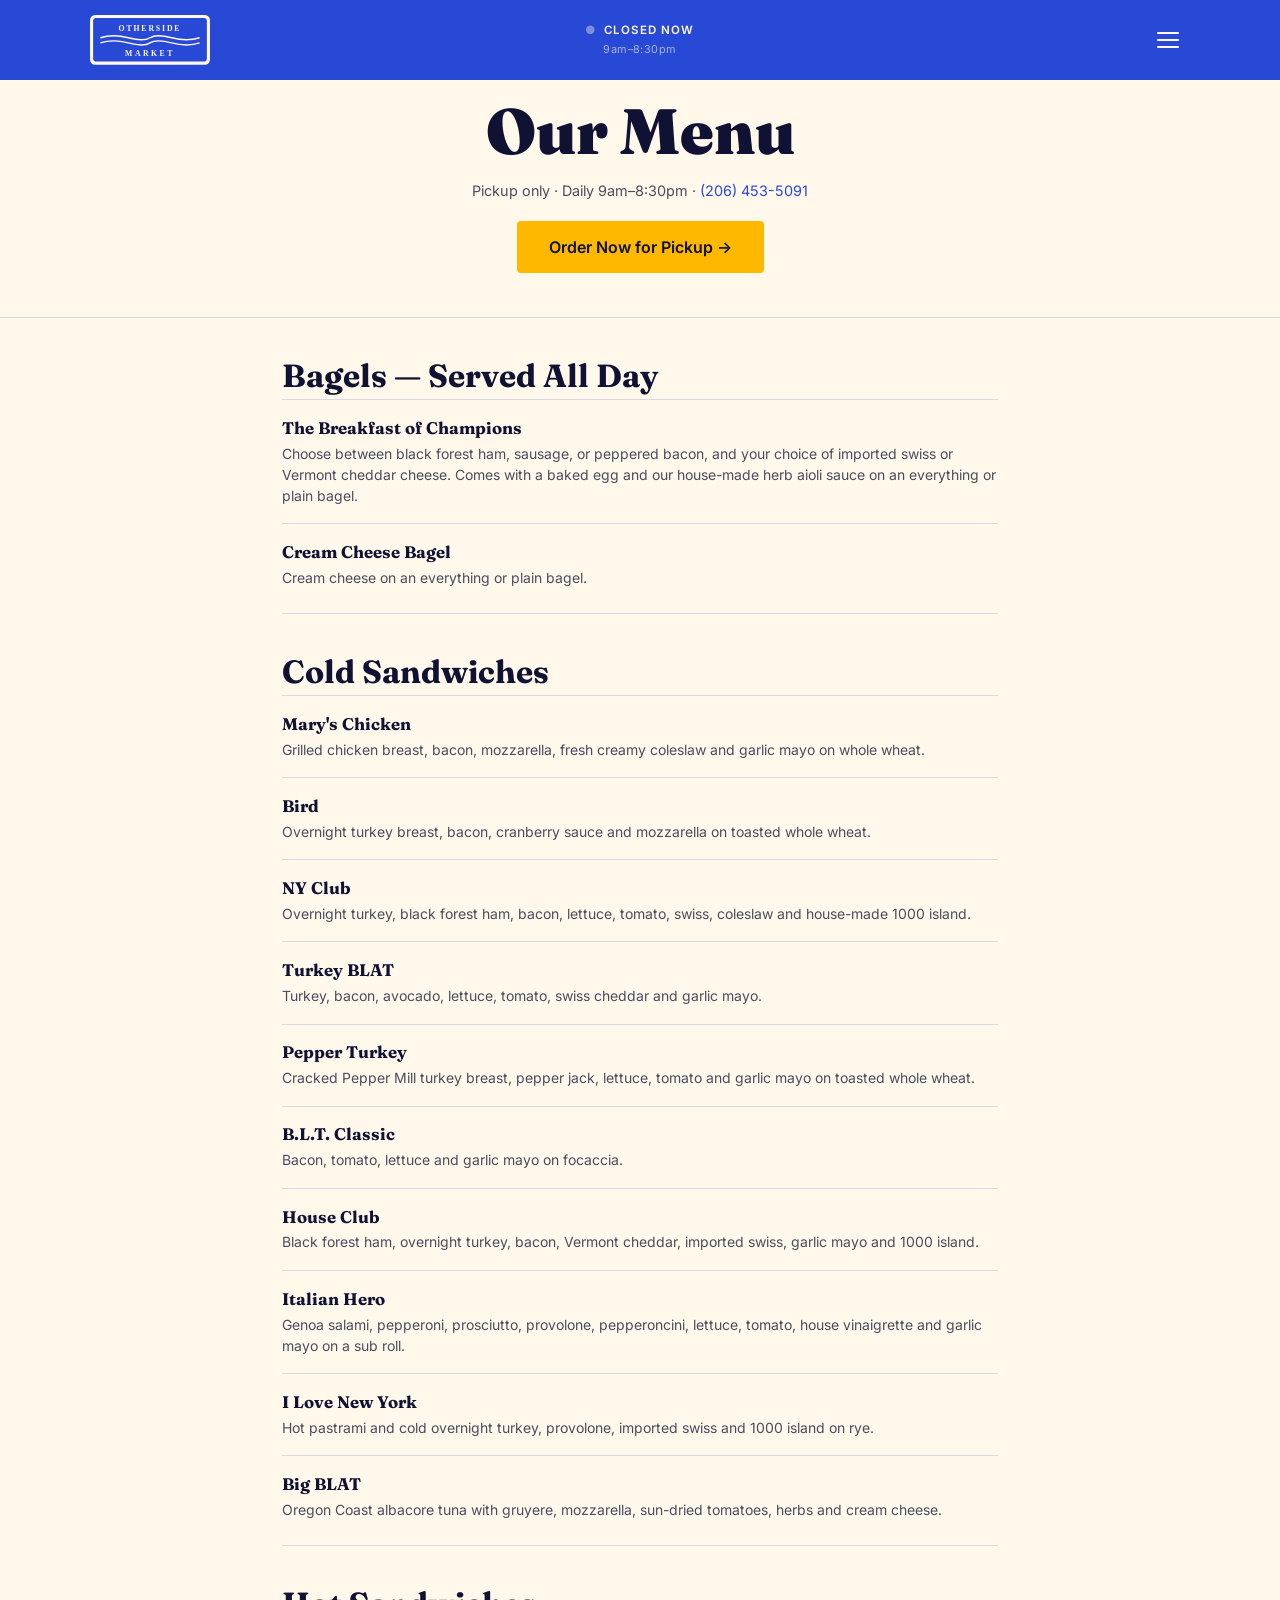
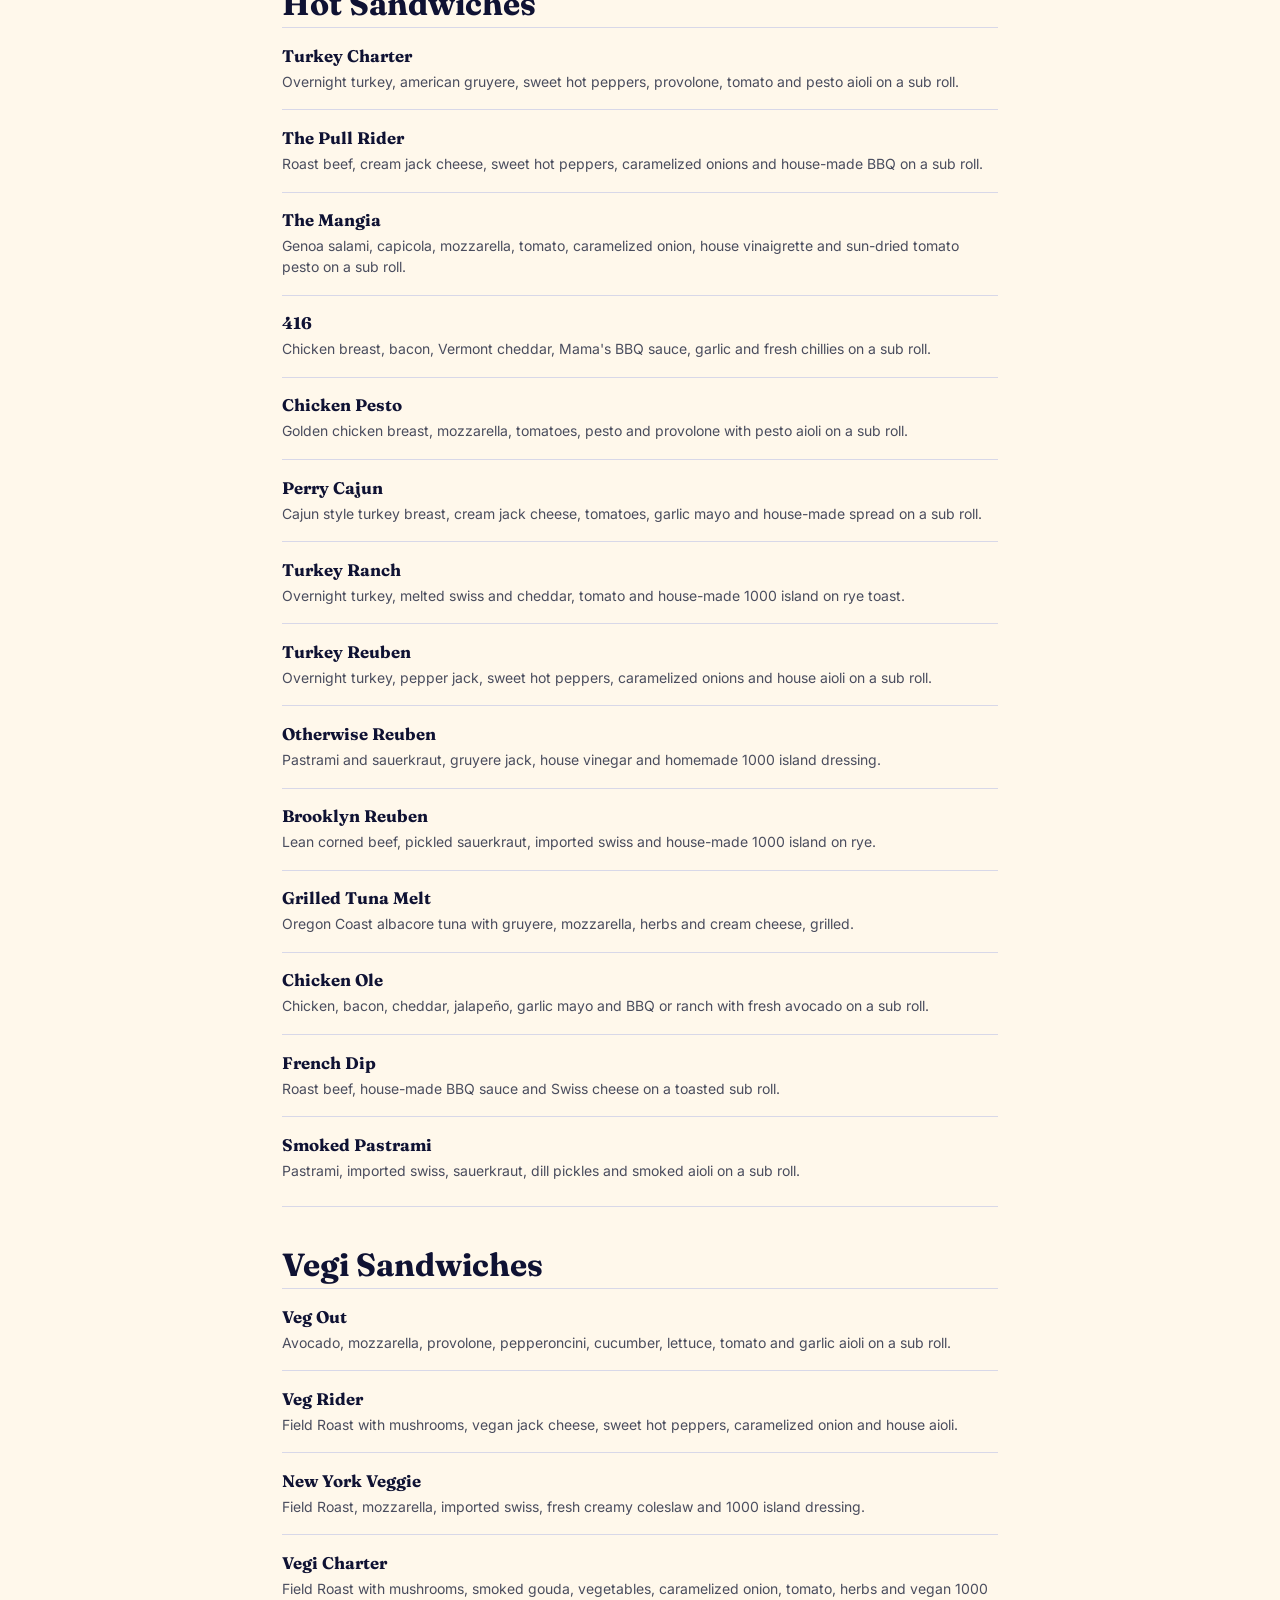
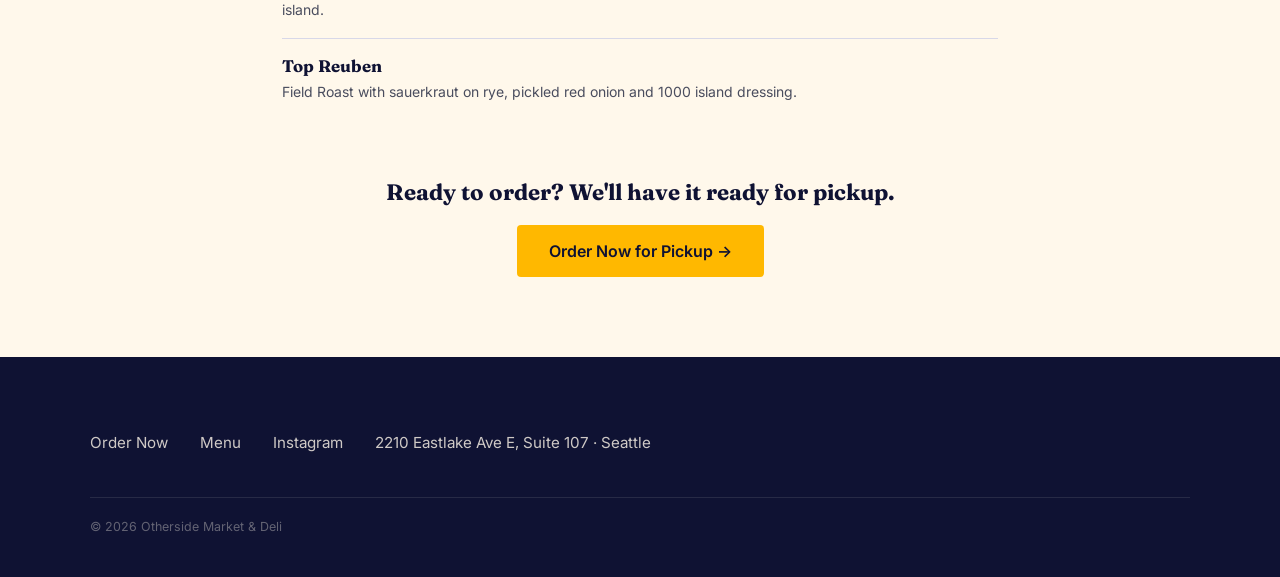
==== commit 0a0ec3bf: "Updated breakfast item description" ====
--- a/pages/menu.html
+++ b/pages/menu.html
@@ -96,7 +96,7 @@
               <div class="menu-list-header">
                 <span class="menu-list-name">The Breakfast of Champions</span>
               </div>
-              <p class="menu-list-desc">Choice of plain, jalapeño, smoked salmon, or garden vegetable cream cheese — or upgrade to imported swiss or mancheta.</p>
+              <p class="menu-list-desc">Choose between black forest ham, sausage, or peppered bacon, and your choice of imported swiss or Vermont cheddar cheese. Comes with a baked egg and our house-made herb aioli sauce on an everything or plain bagel.</p>
             </div>
           </div>
 
